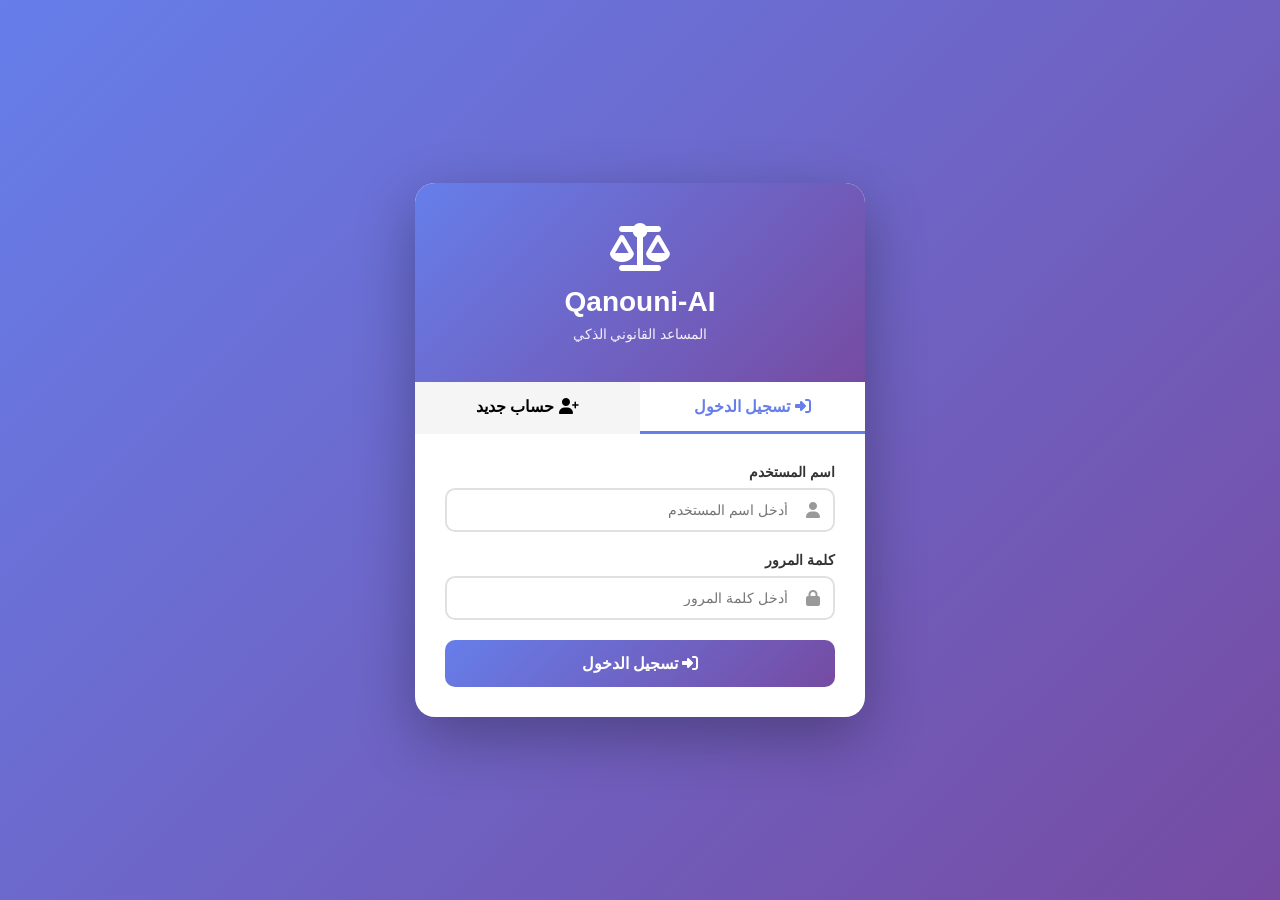
==== frontend_new/login.html @ 5e85162c "Initial commit: Quanouni AI Full App" ====
<!DOCTYPE html>
<html lang="ar" dir="rtl">

<head>
    <meta charset="UTF-8">
    <meta name="viewport" content="width=device-width, initial-scale=1.0">
    <title>تسجيل الدخول - Qanouni-AI</title>
    <link rel="stylesheet" href="https://cdnjs.cloudflare.com/ajax/libs/font-awesome/6.4.0/css/all.min.css">
    <style>
        * {
            margin: 0;
            padding: 0;
            box-sizing: border-box;
        }

        body {
            font-family: 'Segoe UI', Tahoma, Geneva, Verdana, sans-serif;
            background: linear-gradient(135deg, #667eea 0%, #764ba2 100%);
            min-height: 100vh;
            display: flex;
            justify-content: center;
            align-items: center;
            padding: 20px;
        }

        .container {
            background: white;
            border-radius: 20px;
            box-shadow: 0 20px 60px rgba(0, 0, 0, 0.3);
            width: 100%;
            max-width: 450px;
            overflow: hidden;
        }

        .header {
            background: linear-gradient(135deg, #667eea 0%, #764ba2 100%);
            padding: 40px 30px;
            text-align: center;
            color: white;
        }

        .header i {
            font-size: 48px;
            margin-bottom: 15px;
        }

        .header h1 {
            font-size: 28px;
            margin-bottom: 8px;
        }

        .header p {
            opacity: 0.9;
            font-size: 14px;
        }

        .tabs {
            display: flex;
            background: #f5f5f5;
        }

        .tab {
            flex: 1;
            padding: 15px;
            text-align: center;
            cursor: pointer;
            transition: all 0.3s;
            border-bottom: 3px solid transparent;
            font-weight: 600;
        }

        .tab.active {
            background: white;
            border-bottom-color: #667eea;
            color: #667eea;
        }

        .form-container {
            padding: 30px;
        }

        .form-group {
            margin-bottom: 20px;
        }

        .form-group label {
            display: block;
            margin-bottom: 8px;
            color: #333;
            font-weight: 600;
            font-size: 14px;
        }

        .input-group {
            position: relative;
        }

        .input-group i {
            position: absolute;
            right: 15px;
            top: 50%;
            transform: translateY(-50%);
            color: #999;
        }

        .form-group input,
        .form-group select {
            width: 100%;
            padding: 12px 45px 12px 15px;
            border: 2px solid #e0e0e0;
            border-radius: 10px;
            font-size: 14px;
            transition: all 0.3s;
        }

        .form-group input:focus,
        .form-group select:focus {
            outline: none;
            border-color: #667eea;
        }

        .btn {
            width: 100%;
            padding: 14px;
            background: linear-gradient(135deg, #667eea 0%, #764ba2 100%);
            color: white;
            border: none;
            border-radius: 10px;
            font-size: 16px;
            font-weight: 600;
            cursor: pointer;
            transition: all 0.3s;
        }

        .btn:hover {
            transform: translateY(-2px);
            box-shadow: 0 5px 20px rgba(102, 126, 234, 0.4);
        }

        .btn:disabled {
            opacity: 0.6;
            cursor: not-allowed;
        }

        .error-message {
            background: #fee;
            color: #c33;
            padding: 12px;
            border-radius: 8px;
            margin-bottom: 15px;
            display: none;
            text-align: center;
        }

        .success-message {
            background: #efe;
            color: #3c3;
            padding: 12px;
            border-radius: 8px;
            margin-bottom: 15px;
            display: none;
            text-align: center;
        }

        .tab-content {
            display: none;
        }

        .tab-content.active {
            display: block;
        }

        .role-selector {
            display: grid;
            grid-template-columns: 1fr 1fr;
            gap: 10px;
            margin-top: 8px;
        }

        .role-option {
            padding: 15px;
            border: 2px solid #e0e0e0;
            border-radius: 10px;
            text-align: center;
            cursor: pointer;
            transition: all 0.3s;
        }

        .role-option:hover {
            border-color: #667eea;
        }

        .role-option.selected {
            border-color: #667eea;
            background: #f0f4ff;
        }

        .role-option input {
            display: none;
        }

        .role-title {
            font-weight: 600;
            margin-bottom: 5px;
        }

        .role-desc {
            font-size: 12px;
            color: #666;
        }
    </style>
</head>

<body>
    <div class="container">
        <div class="header">
            <i class="fa-solid fa-scale-balanced"></i>
            <h1>Qanouni-AI</h1>
            <p>المساعد القانوني الذكي</p>
        </div>

        <div class="tabs">
            <div class="tab active" onclick="switchTab('login')">
                <i class="fa-solid fa-right-to-bracket"></i> تسجيل الدخول
            </div>
            <div class="tab" onclick="switchTab('register')">
                <i class="fa-solid fa-user-plus"></i> حساب جديد
            </div>
        </div>

        <div class="form-container">
            <!-- Login Form -->
            <div id="login-form" class="tab-content active">
                <div id="login-error" class="error-message"></div>

                <div class="form-group">
                    <label>اسم المستخدم</label>
                    <div class="input-group">
                        <input type="text" id="login-username" placeholder="أدخل اسم المستخدم">
                        <i class="fa-solid fa-user"></i>
                    </div>
                </div>

                <div class="form-group">
                    <label>كلمة المرور</label>
                    <div class="input-group">
                        <input type="password" id="login-password" placeholder="أدخل كلمة المرور">
                        <i class="fa-solid fa-lock"></i>
                    </div>
                </div>

                <button class="btn" onclick="handleLogin()">
                    <i class="fa-solid fa-right-to-bracket"></i> تسجيل الدخول
                </button>
            </div>

            <!-- Register Form -->
            <div id="register-form" class="tab-content">
                <div id="register-error" class="error-message"></div>
                <div id="register-success" class="success-message"></div>

                <div class="form-group">
                    <label>اسم المستخدم</label>
                    <div class="input-group">
                        <input type="text" id="register-username" placeholder="اختر اسم مستخدم">
                        <i class="fa-solid fa-user"></i>
                    </div>
                </div>

                <div class="form-group">
                    <label>الاسم الكامل</label>
                    <div class="input-group">
                        <input type="text" id="register-fullname" placeholder="أدخل اسمك الكامل">
                        <i class="fa-solid fa-id-card"></i>
                    </div>
                </div>

                <div class="form-group">
                    <label>البريد الإلكتروني (اختياري)</label>
                    <div class="input-group">
                        <input type="email" id="register-email" placeholder="example@email.com">
                        <i class="fa-solid fa-envelope"></i>
                    </div>
                </div>

                <div class="form-group">
                    <label>كلمة المرور</label>
                    <div class="input-group">
                        <input type="password" id="register-password" placeholder="اختر كلمة مرور قوية">
                        <i class="fa-solid fa-lock"></i>
                    </div>
                </div>

                <div class="form-group">
                    <label>نوع الحساب</label>
                    <div class="role-selector">
                        <div class="role-option selected" onclick="selectRole('normal')">
                            <input type="radio" name="role" value="normal" checked>
                            <div class="role-title">مستخدم عادي</div>
                            <div class="role-desc">بحث + استشارة</div>
                        </div>
                        <div class="role-option" onclick="selectRole('premium')">
                            <input type="radio" name="role" value="premium">
                            <div class="role-title">مستخدم مميز</div>
                            <div class="role-desc">جميع الميزات</div>
                        </div>
                    </div>
                </div>

                <button class="btn" onclick="handleRegister()">
                    <i class="fa-solid fa-user-plus"></i> إنشاء حساب
                </button>
            </div>
        </div>
    </div>

    <script>
        const API_URL = 'http://localhost:8000/api';

        function switchTab(tab) {
            const tabs = document.querySelectorAll('.tab');
            const contents = document.querySelectorAll('.tab-content');

            tabs.forEach(t => t.classList.remove('active'));
            contents.forEach(c => c.classList.remove('active'));

            if (tab === 'login') {
                tabs[0].classList.add('active');
                document.getElementById('login-form').classList.add('active');
            } else {
                tabs[1].classList.add('active');
                document.getElementById('register-form').classList.add('active');
            }
        }

        function selectRole(role) {
            document.querySelectorAll('.role-option').forEach(opt => {
                opt.classList.remove('selected');
            });
            event.currentTarget.classList.add('selected');
            document.querySelector(`input[value="${role}"]`).checked = true;
        }

        async function handleLogin() {
            const username = document.getElementById('login-username').value;
            const password = document.getElementById('login-password').value;
            const errorDiv = document.getElementById('login-error');

            if (!username || !password) {
                errorDiv.textContent = 'الرجاء إدخال اسم المستخدم وكلمة المرور';
                errorDiv.style.display = 'block';
                return;
            }

            errorDiv.style.display = 'none';

            try {
                const response = await fetch(`${API_URL}/login`, {
                    method: 'POST',
                    headers: { 'Content-Type': 'application/json' },
                    body: JSON.stringify({ username, password })
                });

                const data = await response.json();

                if (data.success) {
                    localStorage.setItem('token', data.token);
                    localStorage.setItem('user', JSON.stringify(data.user));
                    window.location.href = 'index.html';
                } else {
                    errorDiv.textContent = data.detail || 'فشل تسجيل الدخول';
                    errorDiv.style.display = 'block';
                }
            } catch (error) {
                errorDiv.textContent = 'خطأ في الاتصال بالخادم';
                errorDiv.style.display = 'block';
            }
        }

        async function handleRegister() {
            const username = document.getElementById('register-username').value;
            const full_name = document.getElementById('register-fullname').value;
            const email = document.getElementById('register-email').value;
            const password = document.getElementById('register-password').value;
            const role = document.querySelector('input[name="role"]:checked').value;
            const errorDiv = document.getElementById('register-error');
            const successDiv = document.getElementById('register-success');

            if (!username || !password) {
                errorDiv.textContent = 'الرجاء إدخال اسم المستخدم وكلمة المرور على الأقل';
                errorDiv.style.display = 'block';
                return;
            }

            errorDiv.style.display = 'none';
            successDiv.style.display = 'none';

             try {
                const response = await fetch(`${API_URL}/register`, {
                    method: 'POST',
                    headers: { 'Content-Type': 'application/json' },
                    body: JSON.stringify({ username, password, full_name, email, role })
                });

                const data = await response.json();

                if (data.success) {
                    successDiv.textContent = 'تم التسجيل بنجاح! يمكنك الآن تسجيل الدخول';
                    successDiv.style.display = 'block';

                    // Clear form
                    document.getElementById('register-username').value = '';
                    document.getElementById('register-fullname').value = '';
                    document.getElementById('register-email').value = '';
                    document.getElementById('register-password').value = '';

                    // Switch to login after 2 seconds
                    setTimeout(() => switchTab('login'), 2000);
                } else {
                    errorDiv.textContent = data.detail || 'فشل التسجيل';
                    errorDiv.style.display = 'block';
                }
            } catch (error) {
                errorDiv.textContent = 'خطأ في الاتصال بالخادم';
                errorDiv.style.display = 'block';
            }
        }

        // Enter key support
        document.addEventListener('DOMContentLoaded', () => {
            document.getElementById('login-password').addEventListener('keypress', (e) => {
                if (e.key === 'Enter') handleLogin();
            });
            document.getElementById('register-password').addEventListener('keypress', (e) => {
                if (e.key === 'Enter') handleRegister();
            });
        });
    </script>
</body>
</html>
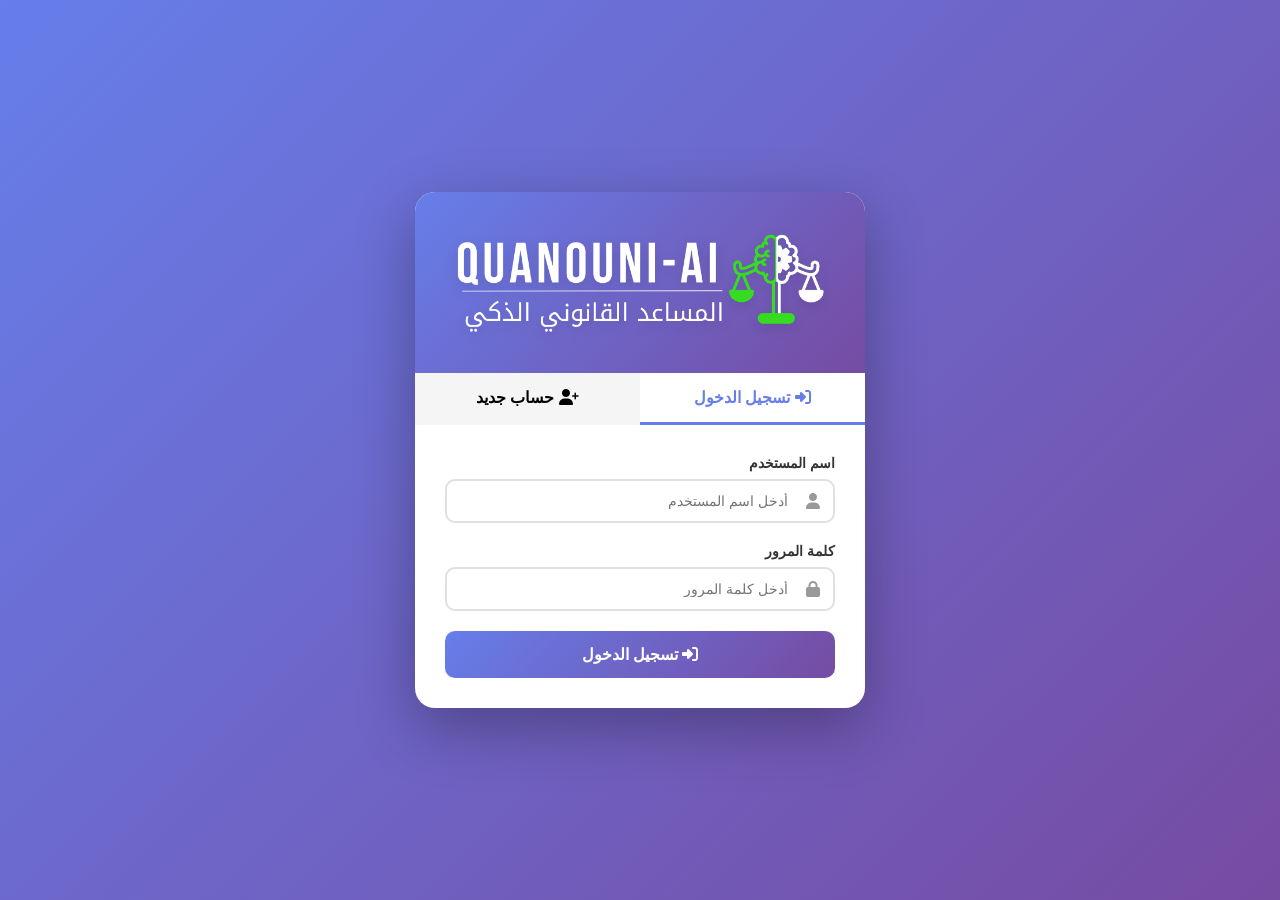
==== commit d0368a1b: "Phase 2 Complete: UI Welcome Dashboard, Deep Indigo Theme, RBAC Admin & Documentation Update" ====
--- a/frontend_new/login.html
+++ b/frontend_new/login.html
@@ -34,24 +34,19 @@
 
         .header {
             background: linear-gradient(135deg, #667eea 0%, #764ba2 100%);
-            padding: 40px 30px;
+            padding: 40px 20px;
             text-align: center;
             color: white;
         }
 
-        .header i {
-            font-size: 48px;
-            margin-bottom: 15px;
-        }
-
-        .header h1 {
-            font-size: 28px;
-            margin-bottom: 8px;
-        }
-
-        .header p {
-            opacity: 0.9;
-            font-size: 14px;
+        .logo-img {
+            width: 90%;
+            max-width: 380px;
+            height: auto;
+            margin-bottom: 0;
+            filter: drop-shadow(0 4px 6px rgba(0, 0, 0, 0.1));
+            display: block;
+            margin: 0 auto;
         }
 
         .tabs {
@@ -214,9 +209,7 @@
 <body>
     <div class="container">
         <div class="header">
-            <i class="fa-solid fa-scale-balanced"></i>
-            <h1>Qanouni-AI</h1>
-            <p>المساعد القانوني الذكي</p>
+            <img src="logo.png" alt="Qanouni-AI Logo" class="logo-img">
         </div>
 
         <div class="tabs">
@@ -315,7 +308,10 @@
     </div>
 
     <script>
-        const API_URL = 'http://localhost:8000/api';
+        // Smart API URL: localhost (dev) vs cloud
+        const API_URL = window.location.hostname === 'localhost'
+            ? 'http://localhost:8000/api'
+            : '/api';
 
         function switchTab(tab) {
             const tabs = document.querySelectorAll('.tab');
@@ -395,7 +391,7 @@
             errorDiv.style.display = 'none';
             successDiv.style.display = 'none';
 
-             try {
+            try {
                 const response = await fetch(`${API_URL}/register`, {
                     method: 'POST',
                     headers: { 'Content-Type': 'application/json' },
@@ -437,4 +433,5 @@
         });
     </script>
 </body>
+
 </html>
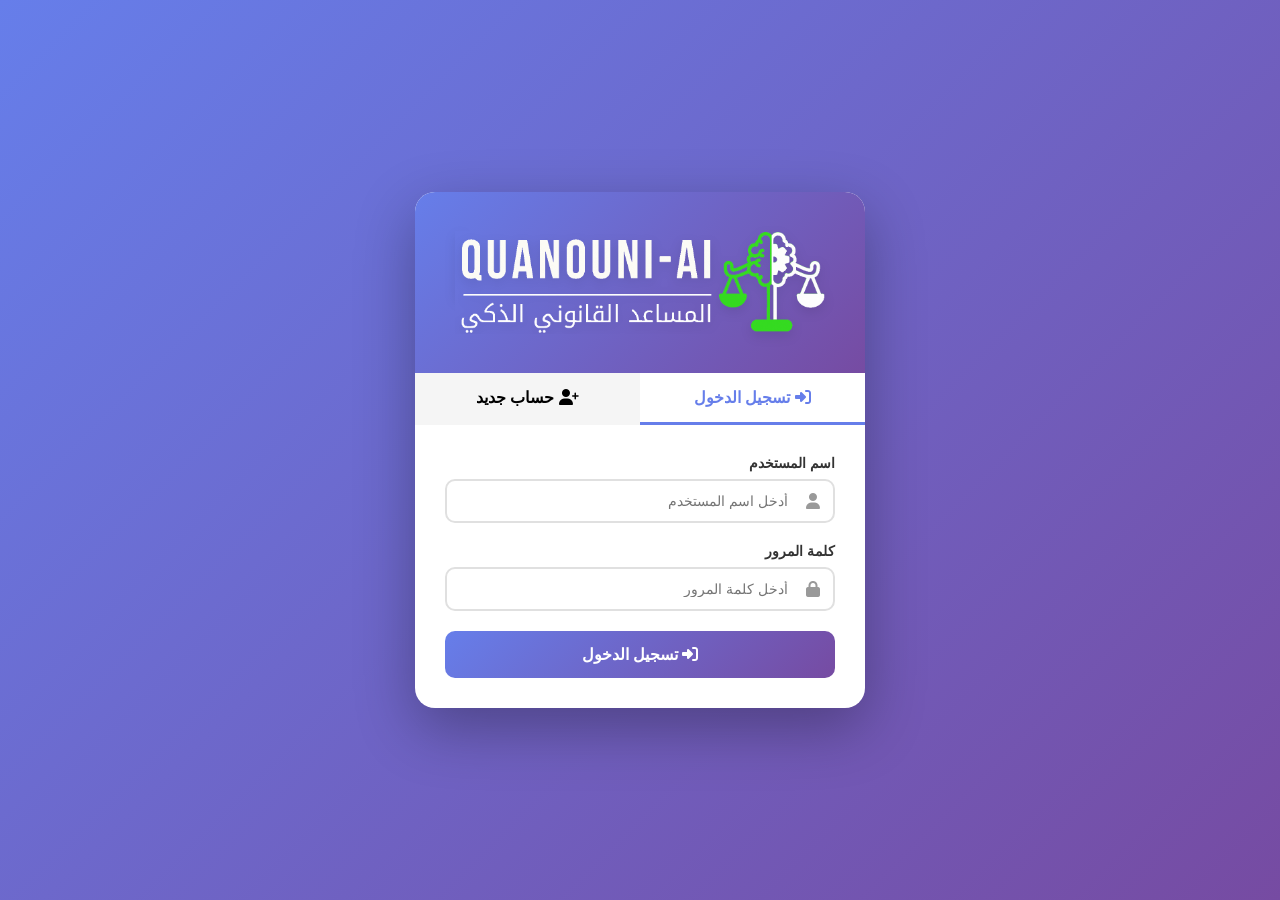
==== commit dad962e9: "feat: refine mobile UI/UX, unify header, adjust logo sizing, and update docs" ====
--- a/frontend_new/login.html
+++ b/frontend_new/login.html
@@ -209,7 +209,7 @@
 <body>
     <div class="container">
         <div class="header">
-            <img src="logo.png" alt="Qanouni-AI Logo" class="logo-img">
+            <img src="logo.gif" alt="Qanouni-AI Logo" class="logo-img">
         </div>
 
         <div class="tabs">
